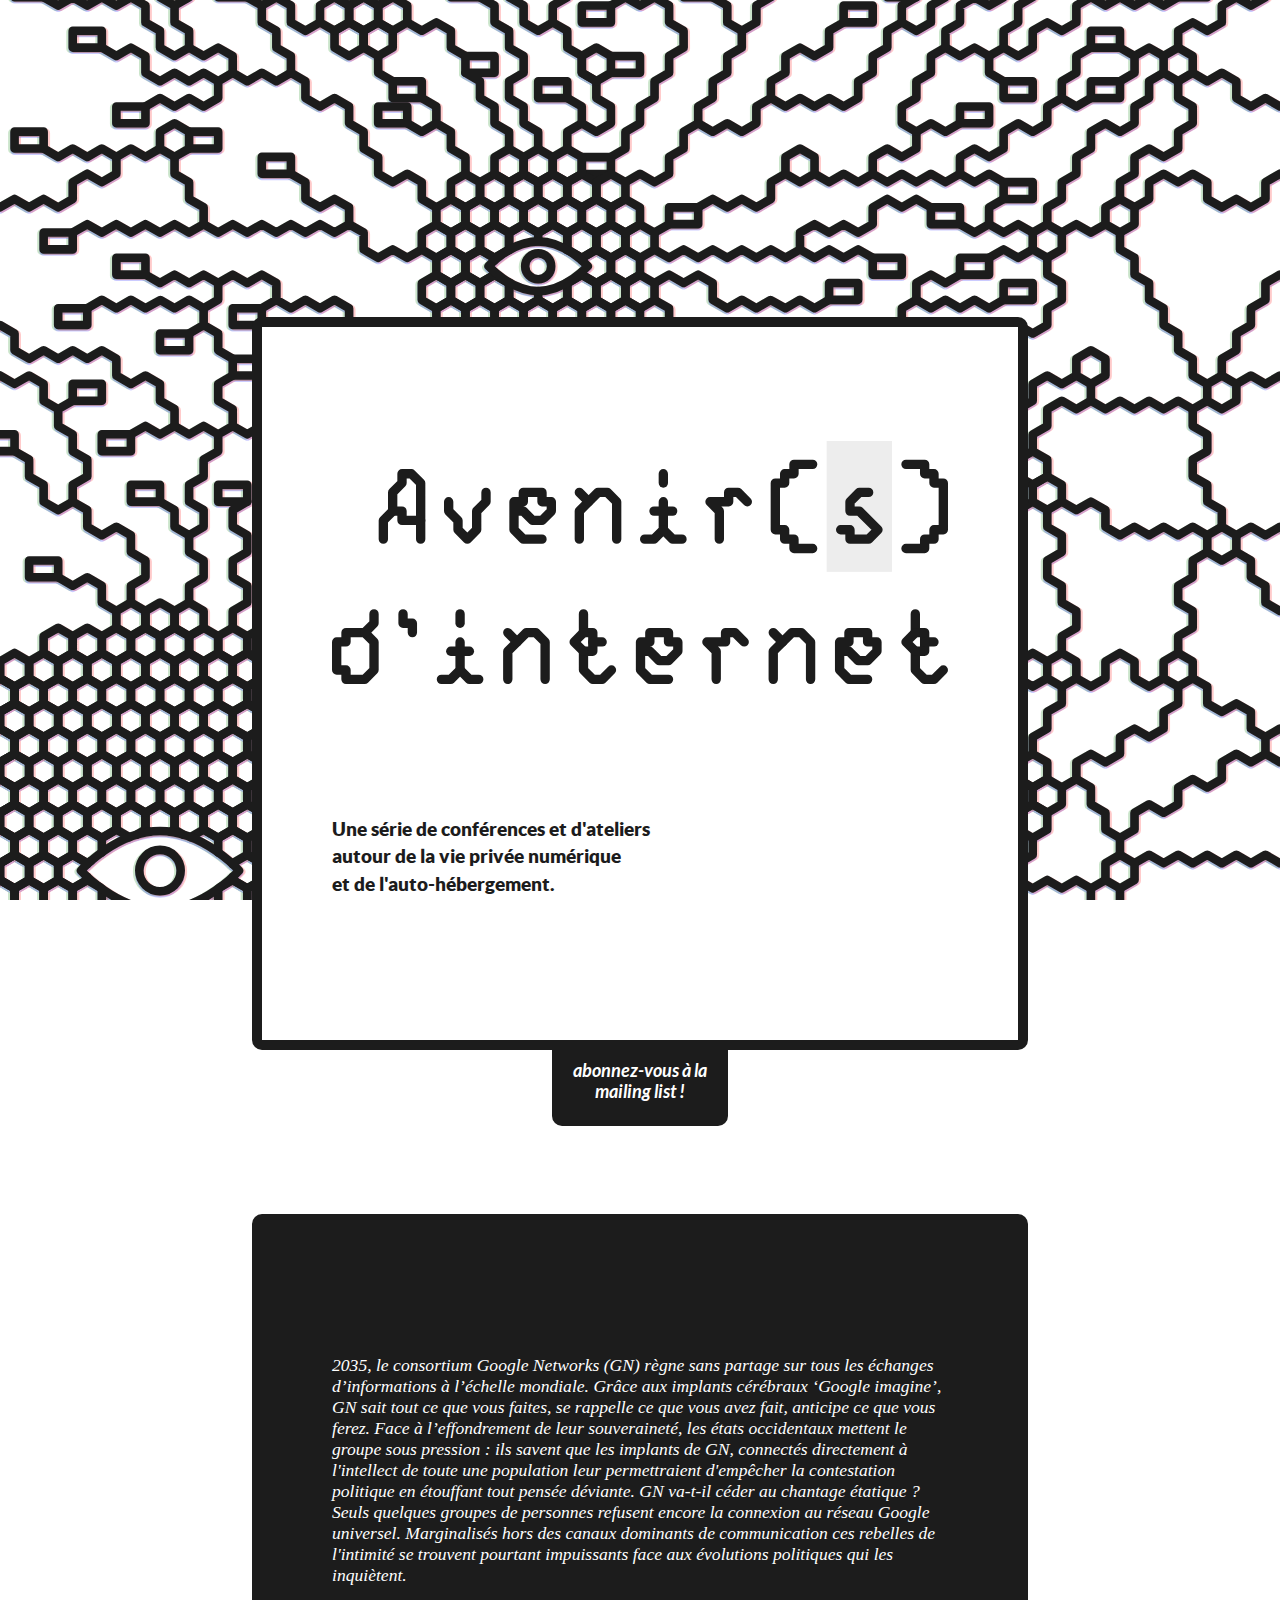
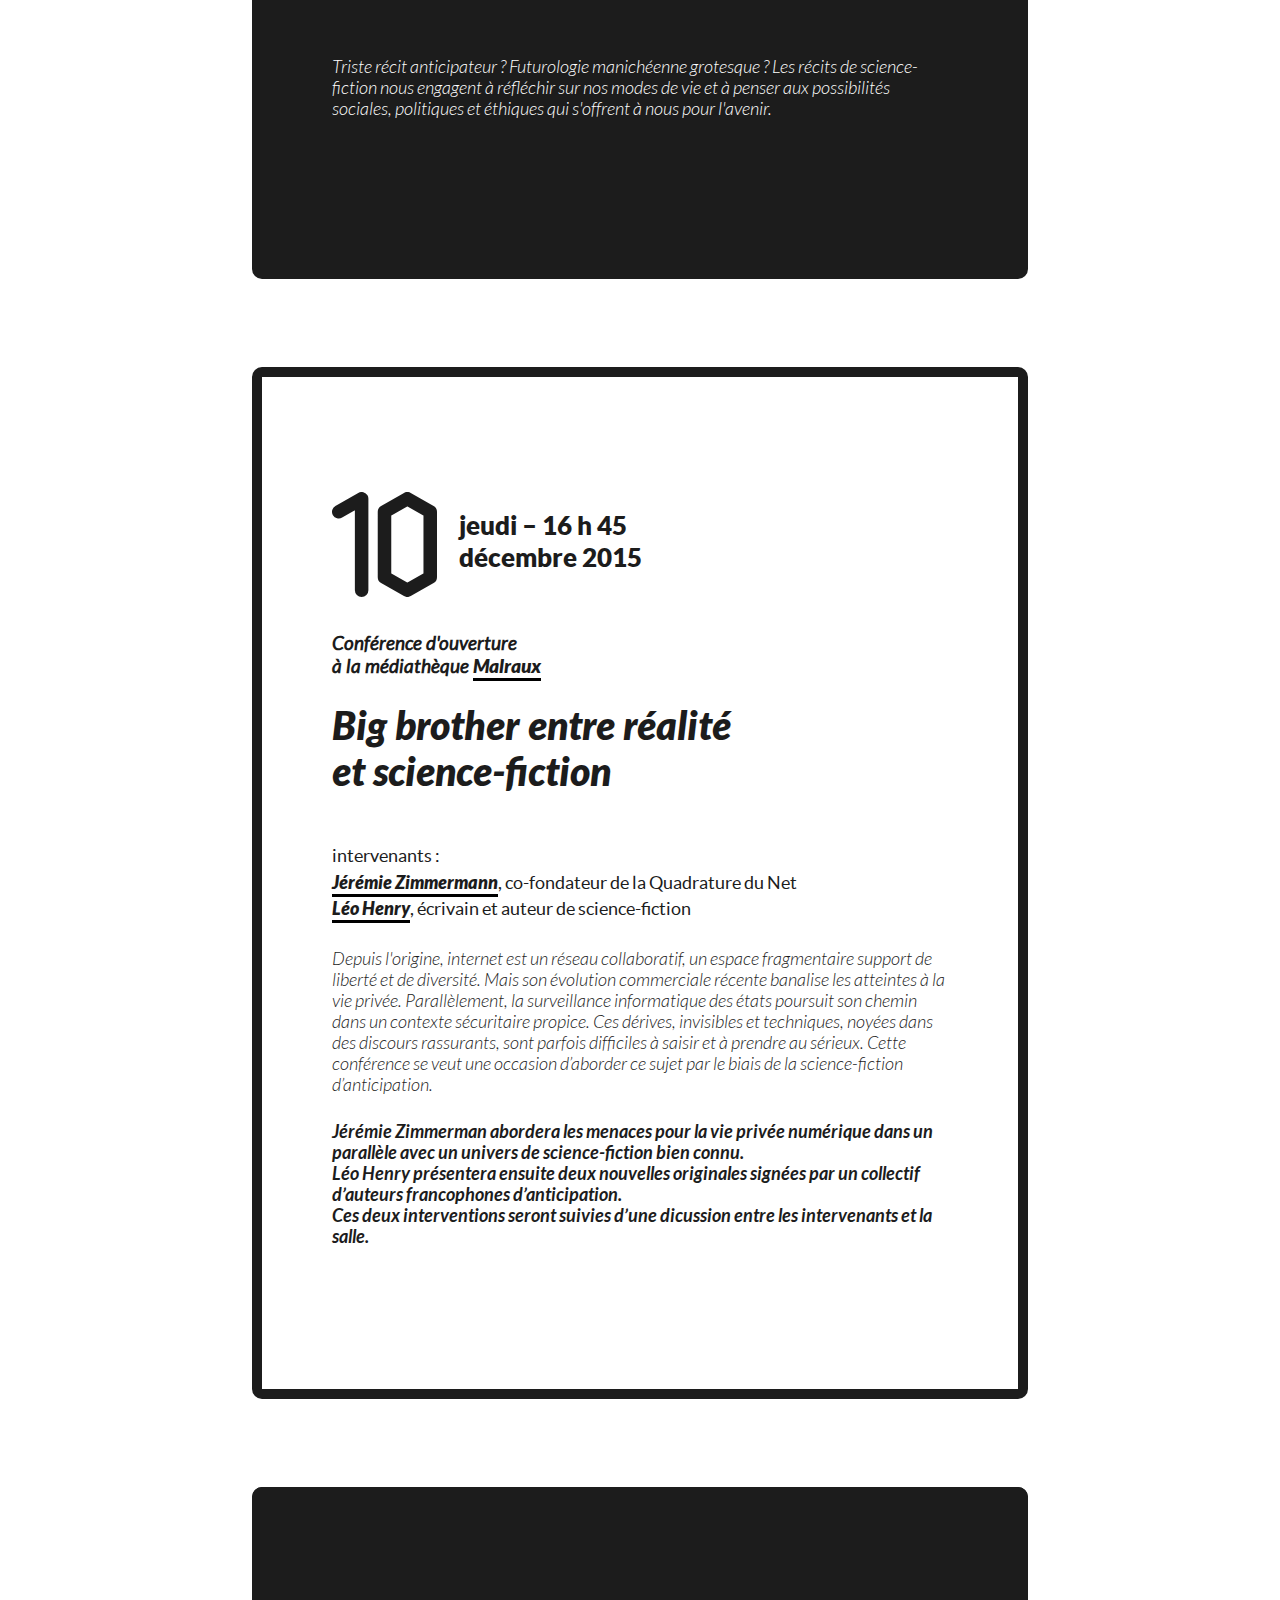
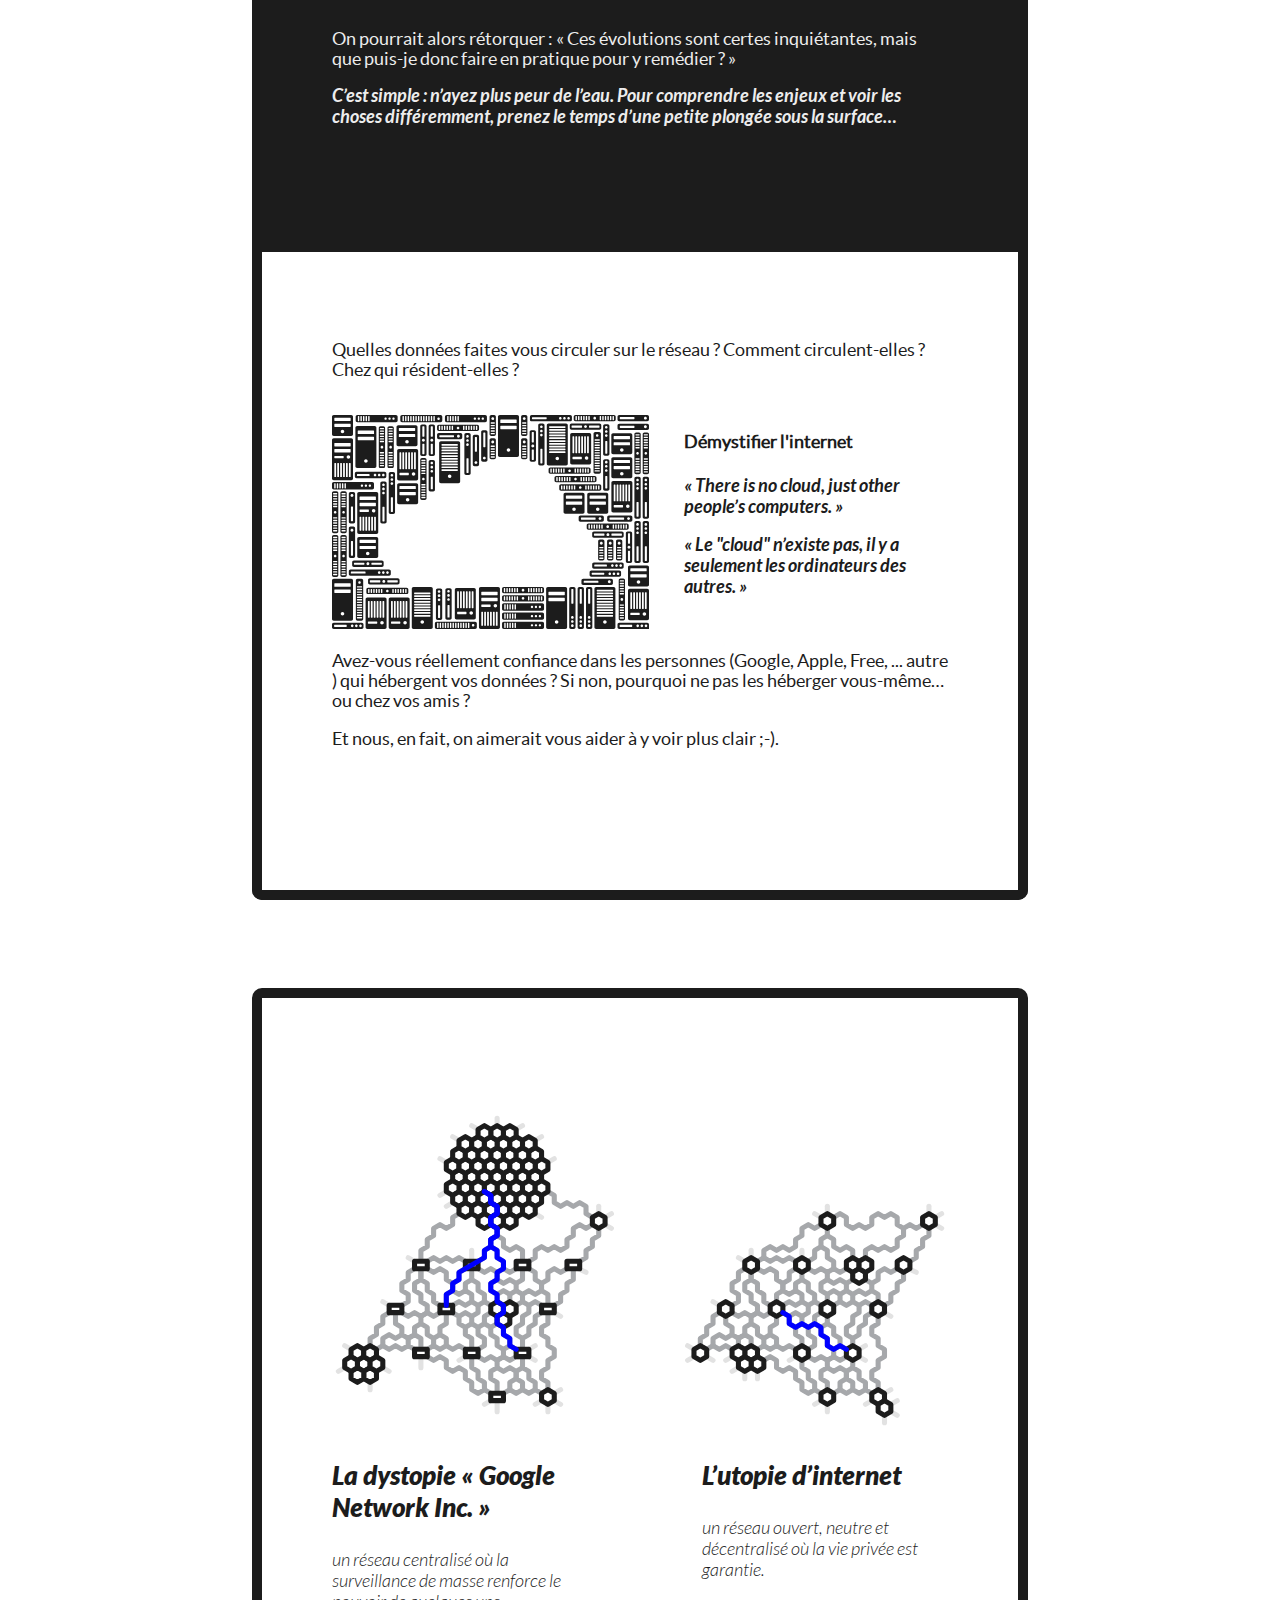
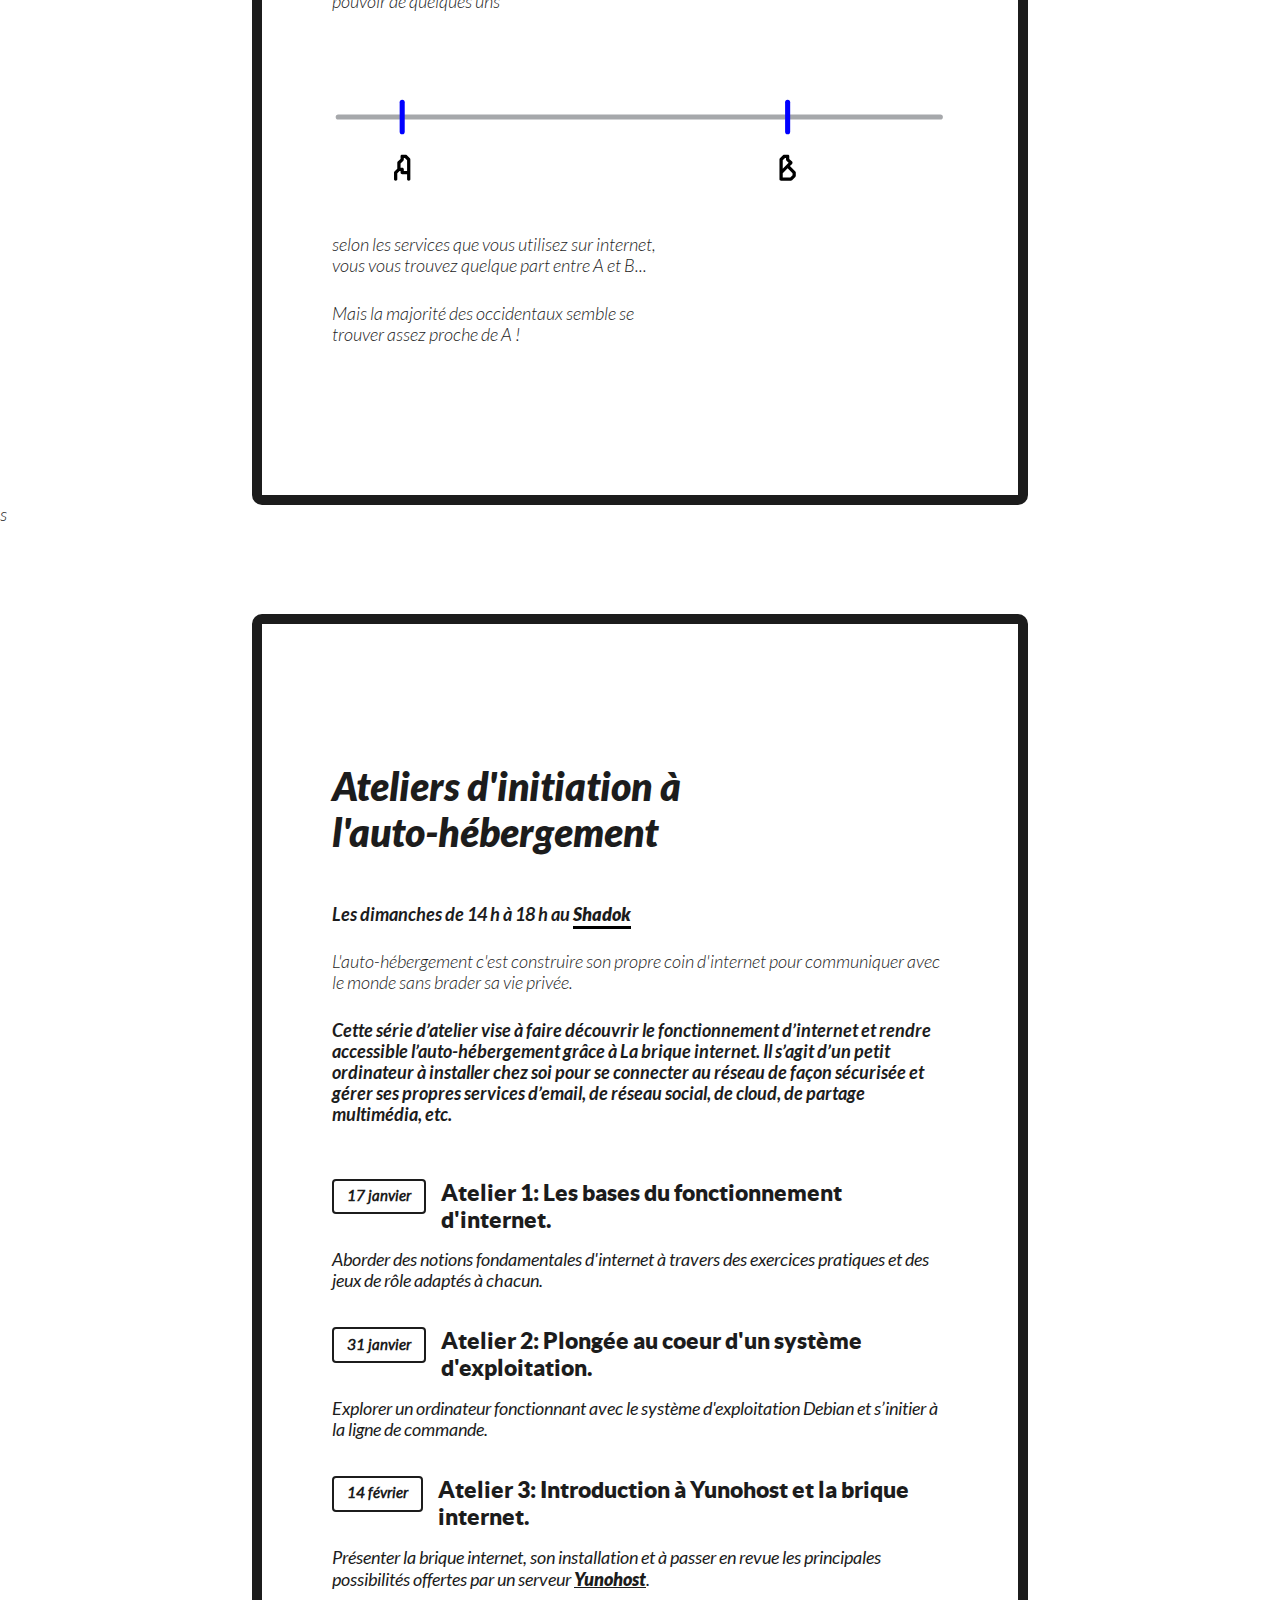
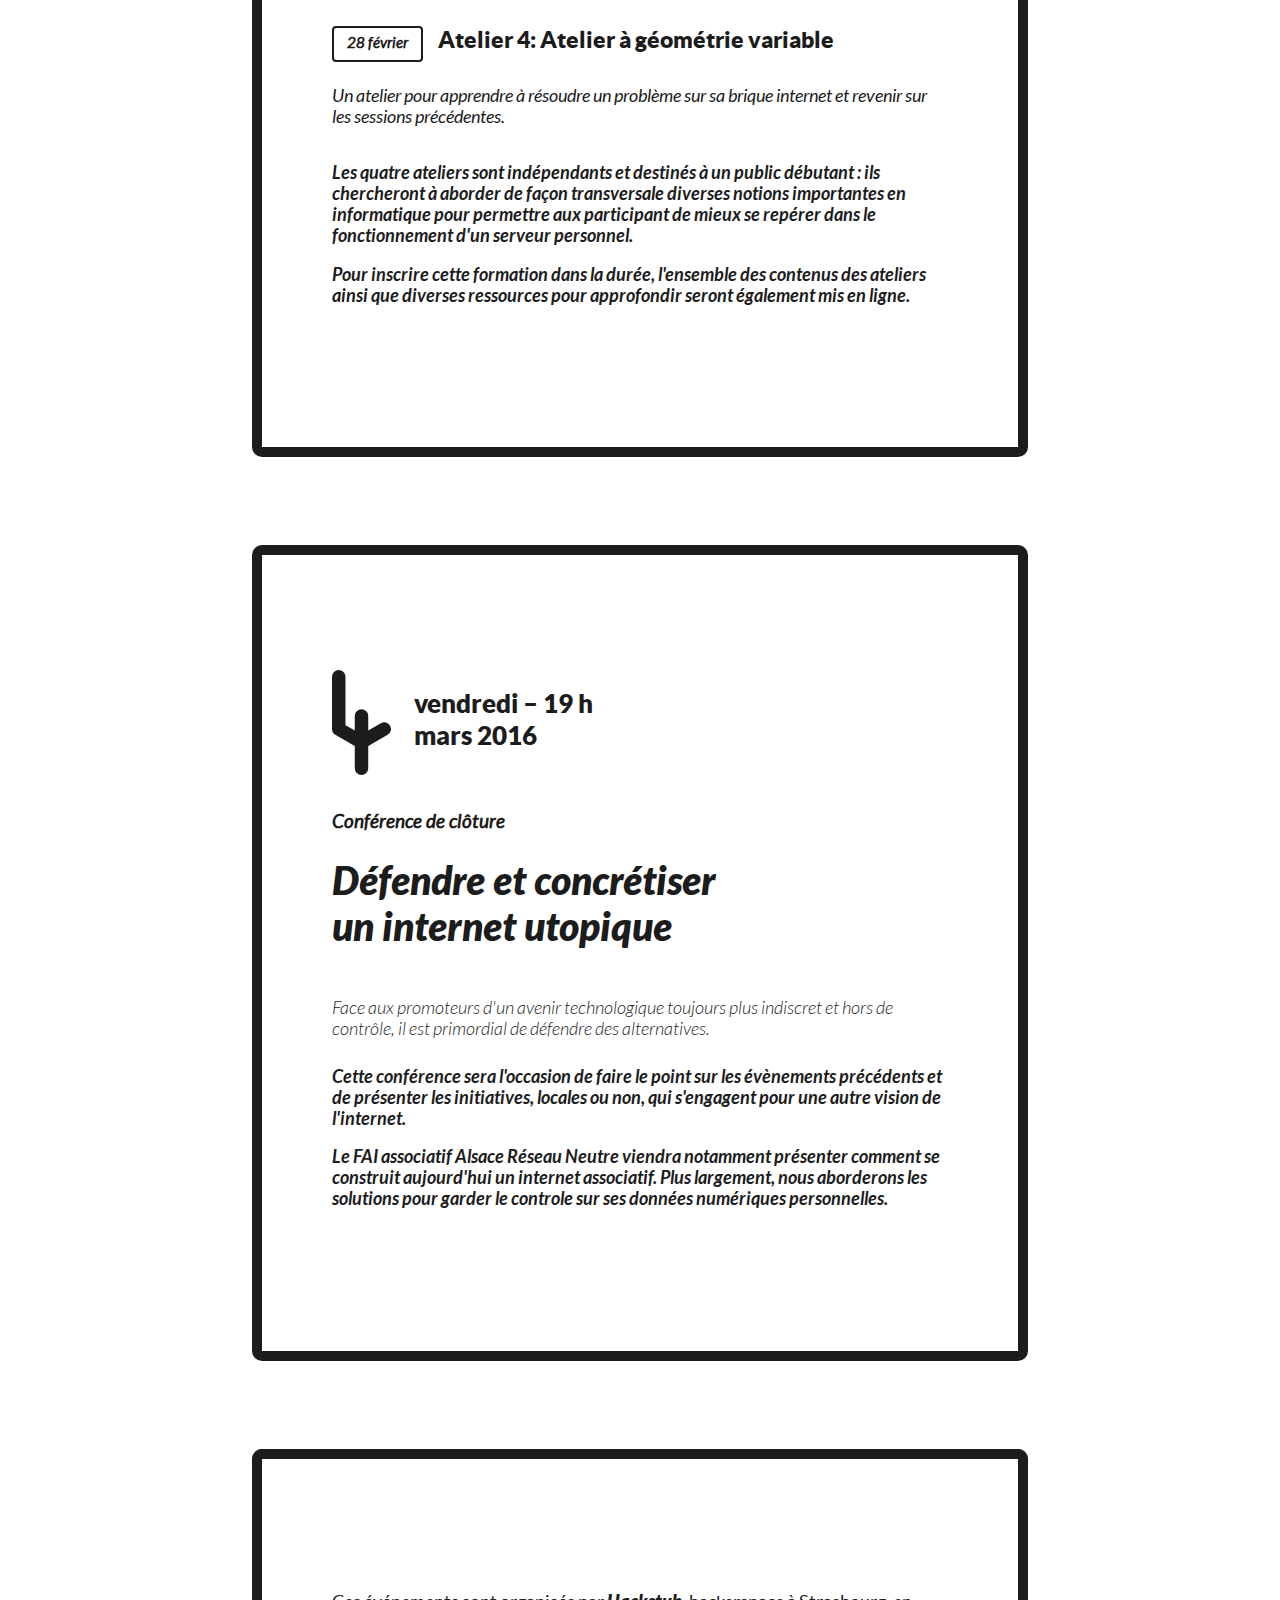
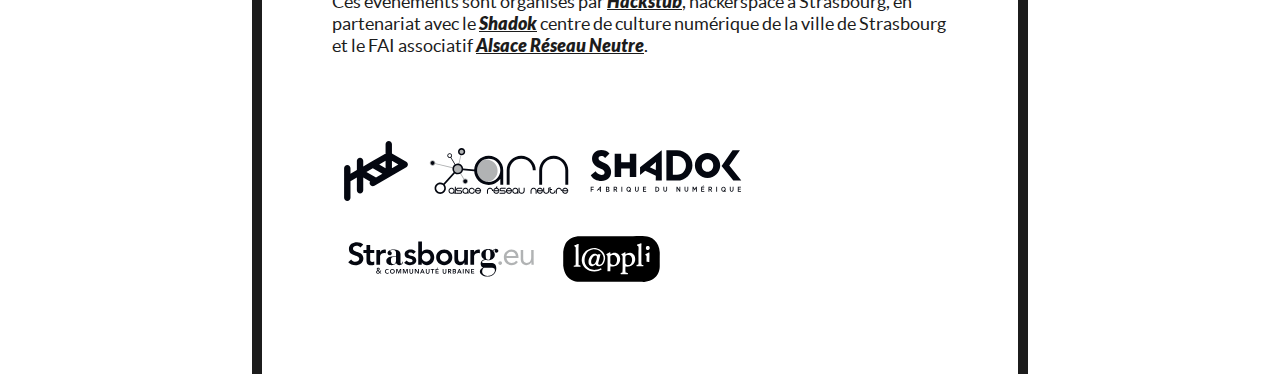
==== aibbsf/aibbsf.html @ 89b48a0d "V2" ====
<!doctype html>
<html class="no-js" lang="fr">
<head>
		<meta charset="UTF-8">
		<title>Avenir(s) d'internet</title>
		<meta name="viewport" content="width=device-width, initial-scale=1.0">
		<link rel="stylesheet" href="aibbsf.css" media="all">
</head>

<body>
	<div id="main" role="main" class="line">
		<div id="titrebox">
			<header role="banner" class="boxes">
				<img id="titreevent" src="imgs/titreevent.svg" alt="titre événement"/>
				<h3 id="soustitre">Une série de conférences et d'ateliers <br/>autour de la vie privée numérique <br/>et de l'auto-hébergement.</h3>
			</header>
			<button type="button" onClick="window.location='https://hackstub.netlib.re/mailman/listinfo/avenirsdinternet-news'; return false;">abonnez-vous à la mailing list !</button>
		</div>
		
		
	</div>
		
	<div id="main" role="main" class="line">
		<div class="marged">
			<div id="boxfiction" class="boxes">
				<p id="fontfiction">2035, le consortium Google Networks (GN) règne sans partage sur tous les échanges d’informations à l’échelle mondiale. Grâce aux implants cérébraux ‘Google imagine’, GN sait tout ce que vous faites, se rappelle ce que vous avez fait, anticipe ce que vous ferez.
Face à l’effondrement de leur souveraineté, les états occidentaux mettent le groupe sous pression : ils savent que les implants de GN, connectés directement à l'intellect de toute une population leur permettraient d'empêcher la contestation politique en étouffant tout pensée déviante. GN va-t-il céder au chantage étatique ?
Seuls quelques groupes de personnes refusent encore la connexion au réseau Google universel. Marginalisés hors des canaux dominants de communication ces rebelles de l'intimité se trouvent pourtant impuissants face aux évolutions politiques qui les inquiètent.</p>
				<p class="lightital">Triste récit anticipateur ? Futurologie manichéenne grotesque ? Les récits de science-fiction nous engagent à réfléchir sur nos modes de vie et à penser aux possibilités sociales, politiques et éthiques qui s'offrent à nous pour l'avenir. </p>
			</div>
		</div>

		<div class="marged" >
			<div class="boxes">
				<img id="date" src="imgs/10.svg" alt="10"/>
				<h2>jeudi &ndash; 16 h 45</br>décembre 2015</h2>
				<h3>Conférence d'ouverture</br>
					à la médiathèque <a href="http://www.mediatheques.strasbourg.eu/medias/medias.aspx?INSTANCE=EXPLOITATION&PORTAL_ID=WBCT_WBCTDOC_28.xml&SYNCMENU=INF_MED_MALRAUX"><strong>Malraux</strong></a></h3>
				<h1>Big brother entre réalité</br> et science-fiction</h1>
				<p id="intervenants">intervenants :<br/>
					<a href="http://www.laquadrature.net/fr/qui-sommes-nous"><strong>Jérémie Zimmermann</strong></a>, co-fondateur de la Quadrature du Net <br/>
					<a href="http://www.leo-henry.com/"><strong>Léo Henry</strong></a>, écrivain et auteur de science-fiction</p>
				<p class="lightital">Depuis l'origine, internet est un réseau collaboratif, un espace fragmentaire support de liberté et de diversité. Mais son évolution commerciale récente banalise les atteintes à la vie privée. Parallèlement, la surveillance informatique des états poursuit son chemin dans un contexte sécuritaire propice. Ces dérives, invisibles et techniques, noyées dans des discours rassurants, sont parfois difficiles à saisir et à prendre au sérieux.
Cette conférence se veut une occasion d’aborder ce sujet par le biais de la science-fiction d’anticipation.</p>
				<p class="boldital">Jérémie Zimmerman abordera les menaces pour la vie privée numérique dans un parallèle avec un univers de science-fiction bien connu.<br/>
Léo Henry présentera ensuite deux nouvelles originales signées par un collectif d’auteurs francophones d’anticipation.</br>
Ces deux interventions seront suivies d’une dicussion entre les intervenants et la salle.</p>
			</div>
		</div>

		<div class="marged">
			<div id="retorquer" class="boxes">
				<p>On pourrait alors rétorquer : « Ces évolutions sont certes inquiétantes, mais que puis-je donc faire en pratique pour y remédier ? »</p>
				<p class="boldital">C’est simple : n’ayez plus peur de l’eau. Pour comprendre les enjeux et voir les choses différemment, prenez le temps d’une petite plongée sous la surface…</p>
			</div>
		</div>

		<div id="nocloud" class="boxes">
			<p>Quelles données faites vous circuler sur le réseau ? Comment circulent-elles ? Chez qui résident-elles ?</p>
			<div id="cloudbloc">
				<img id="cloudimg" src="imgs/thereisnocloud.svg" alt="There is no cloud FSFE"/>
				<div id="cloudtext">
					<h4>Démystifier l'internet</h4>
					<p class="boldital">« There is no cloud, just other people’s computers. »</p>
					<p class="boldital">« Le "cloud" n’existe pas, il y a seulement les ordinateurs des autres. »</p>
				</div>
			</div>
			<p id="suite">Avez-vous réellement confiance dans les personnes (Google, Apple, Free, ... autre ) qui hébergent vos données ? Si non, pourquoi ne pas les héberger vous-même… ou chez vos amis ?</p>
			<p>Et nous, en fait, on aimerait vous aider à y voir plus clair ;-).</p>
		</div>

		<div class="marged" >
			<div class="boxes">
				<img id="schema" src="imgs/schemafinal.svg" alt="schéma utopie dystopie"/>
				<div id="google">
					<p class="schematitre">La dystopie « Google Network Inc. »</p> 
					<p class="lightital">un réseau centralisé où la surveillance de masse renforce le pouvoir de quelques uns</p>
				</div>
				<div id="internet">
					<p class="schematitre">L’utopie d’internet</p>
					<p class="lightital">un réseau ouvert, neutre et décentralisé où la vie privée est garantie.</p>
				</div>
				<img id="schemabar" src="imgs/schemafinal-bar.svg" alt=""/>
				<div id="aetb">
					<p class="lightital">selon les services que vous utilisez sur internet, vous vous trouvez quelque part entre A et B...</p>
					<p class="lightital">Mais la majorité des occidentaux semble se trouver assez proche de A !</p>
				</div>
			</div>
		</div>s

		<div class="marged">
			<div class="boxes">
				<h1>Ateliers d'initiation à </br>l'auto-hébergement</h1>
				<p class="boldital">Les dimanches de 14 h à 18 h au <a href="http://www.shadok.strasbourg.eu/"><strong>Shadok</strong></a></p>
				<p class="lightital">L'auto-hébergement c'est construire son propre coin d'internet pour communiquer avec le monde sans brader sa vie privée.</p>
				<p class="boldital marginbot">Cette série d’atelier vise à faire découvrir le fonctionnement d’internet et rendre accessible l’auto-hébergement grâce à <a href="https://labriqueinter.net">La brique internet</a>. Il s’agit d’un petit ordinateur à installer chez soi pour se connecter au réseau de façon sécurisée et gérer ses propres services d’email, de réseau social, de cloud, de partage multimédia, etc.</p>
				
				<div id="atelier">
					<h5>17 janvier</h5>
					<h4>Atelier 1: Les bases du fonctionnement d'internet.</h4>
					<p>Aborder des notions fondamentales d'internet à travers des exercices pratiques et des jeux de rôle adaptés à chacun. </p>
					<h5>31 janvier</h5>
					<h4>Atelier 2: Plongée au coeur d'un système d'exploitation.</h4>
					<p>Explorer un ordinateur fonctionnant avec le système d'exploitation Debian et s’initier à la ligne de commande.</p>
					<h5>14 février</h5>
					<h4>Atelier 3: Introduction à Yunohost et la brique internet.</h4>
					<p>Présenter la brique internet, son installation et à passer en revue les principales possibilités offertes par un serveur <a href="http://yunohost.org"><span>Yunohost</span></a>.</p>
					<h5>28 février</h5>
					<h4>Atelier 4: Atelier à géométrie variable</h4>
					<p>Un atelier pour apprendre à résoudre un problème sur sa brique internet et revenir sur les sessions précédentes.</p>
				</div>
	
				<p class="boldital">Les quatre ateliers sont indépendants et destinés à un public débutant : ils chercheront à aborder de façon transversale diverses notions importantes en informatique pour permettre aux participant de mieux se repérer dans le fonctionnement d'un serveur personnel.</p>
				<p class="boldital">Pour inscrire cette formation dans la durée, l'ensemble des contenus des ateliers ainsi que diverses ressources pour approfondir seront également mis en ligne.</p>
			</div>
		</div>

		<div class="marged">
			<div class="boxes">
				<img id="date" src="imgs/4.svg" alt="4"/>
				<h2>vendredi &ndash; 19 h </br>mars 2016</h2>
				<h3>Conférence de clôture</h3>
				<h1>Défendre et concrétiser </br>un internet utopique</h1>
				<p class="lightital">Face aux promoteurs d'un avenir technologique toujours plus indiscret et hors de contrôle, il est primordial de  défendre des alternatives.</p>
				<p class="boldital">Cette conférence sera l'occasion de faire le point sur les évènements précédents et de présenter les initiatives, locales ou non, qui s'engagent pour une autre vision de l'internet.</p>
				<p class="boldital">Le FAI associatif Alsace Réseau Neutre viendra notamment présenter comment se construit aujourd'hui un internet associatif. Plus largement, nous aborderons les solutions pour garder le controle sur ses données numériques personnelles.</p>
			</div>
		</div>

		<footer class="marged">
			<div id="footer" class="boxes">
				<p>Ces événements sont organisés par <a href="https://hackstub.netlib.re/"><span>Hackstub</span></a>, hackerspace à Strasbourg, en partenariat avec le <a href="http://www.shadok.strasbourg.eu/"><span>Shadok</span></a> centre de culture numérique de la ville de Strasbourg et le FAI associatif <a href="http://www.arn-fai.net/"><span>Alsace Réseau Neutre</span></a>.</p>
				<div id="logos">
					<img id="logo-hksb" class="logos" src="imgs/logos/hksb.svg" alt="hackstub-logo"/>
					<img id="logo-arn" class="logos" src="imgs/logos/arn.svg" alt="arn-logo"/>
					<img id="logo-shadok" class="logos" src="imgs/logos/shadok.svg" alt="logo-shadok"/>
					<img id="logo-strasbourg" class="logos" src="imgs/logos/strasbourg.svg" alt="strasbourg-logo"/>
					<img id="logo-lappli" class="logos" src="imgs/logos/lappli.svg" alt="lappli-logo"/>
				</div>
				<div id="z">
				</div>
			</div>
		</footer>
	</div>
	
	<script type="text/javascript">

</script>
</body>

</html>
---- aibbsf/aibbsf.css ----
body {
	margin: 0;
	font-size: 1.1em; 
	background-image: url("imgs/illustration.svg");
	background-size: 100% auto;
	background-repeat: repeat-y;
	background-position: center 15%;
    background-attachment: fixed;
    
    font-family: latolight_italic;
    color: #1C1C1C;
}

/*
main {
	display: block;
}
.line {
	clear: both;
}
*/


/* GENERAL */
.boxes {
	max-width: 35em;
	margin: 0 auto;

	background: white;
	border: 10px solid #1C1C1C;
	border-radius: 10px;
	padding: 6.5em 4em 7em;
	
	font-family: latoregular;
}

.marged{
	margin-top: 5em;
	
}

.marginbot {
		margin-bottom: 3em;
}


/* TITRE */
button {
	max-width: 10em;
	margin: 0 auto;
	border: 10px solid #1C1C1C;
	border-radius: 10px;
	border-top-left-radius: 0;
	border-top-right-radius: 0;
    display: block;
    margin: 0 auto;
    padding-bottom: 0.7em;
    
	font-family: latobold_italic;
	font-size: 1em;
	background-color: #1C1C1C;
	color: white;
}

/* IMGS */
#titreevent {
	width: 100%;
	height: auto;
	margin-bottom: 4em;	
}

#date {
	float: left;
	margin-right: 1.3em;
	height: 6em;
}

#schema {
	width: 100%;
}

#schemabar {
	width: 100%;
}

/* TEXTE STYLE */
#soustitre {
	margin-top: 3em;
	font-family: latoblack;
	line-height: 1.4em;
	
}

h1 {
	font-family: latoblack_italic;
	font-size: 2.2em;
	line-height: 1.2em;
	margin-bottom: 1.2em;
}

h2 {
	margin-top: 0.7em;
	font-family: latoblack;
	font-size: 1.5em;
	line-height: 1.2em;
}

h3 {
	font-family: latoitalic;
	font-size: 1.1em;
	margin-top: 3em;
}

.lightital {
	margin: 1.5em 0;
	font-family: latolight_italic;
}

.boldital {
	font-family: latobold_italic;
}

#intervenants {
	line-height: 1.5em;
}

/* LINKS */
a {
	background-color: transparent;
	text-decoration : none;
}

a strong {
	font-family: latoblack_italic;
	border-bottom: 3px solid black;
}
a strong:hover {border-bottom-color: blue;}


a span {
	font-family: latoblack_italic;
	text-decoration : underline;
}

a:link {color: #1C1C1C;}
a:visited {color: #343434;}
a:hover {color: blue;}
a:active {color: blue;} 

/* BOX FICTION */
#titrebox {
	margin-top: 18em;
}

#boxfiction{
	background: #1C1C1C;
	color: #FFFFFF;
	border-color: #1C1C1C;
}

#fontfiction {
	font-family: Hack;
	font-style: italic;
	font-size: 1em;
}

#boxfiction .lightital {
	margin-top: 4em;
}


/* BOX QUESTION */
#retorquer{
	background: #1C1C1C;
	color: white;
	padding-bottom: 6em;
	
	border-bottom: none;
	border-color: #1C1C1C;
	border-bottom-left-radius: 0;
	border-bottom-right-radius: 0;
	
	color: #EDEDED;

}

#nocloud{
	background: white;
	padding-top: 4em;
	
	border-top: none;
	border-top-left-radius: 0;
	border-top-right-radius: 0;
	color: #1C1C1C;
}

#cloudbox {
	max-width: 30em;
	position: relative;
	margin: auto;
}

#cloudimg {
	width: 18em;
	position: absolute;
	margin-top: -1em;
}

#cloudtext {
	margin-top: 3em;

	margin-left: 20em;
}

#suite {
	margin-top: 3em;
}

/*BOX SCHEMA */
.schematitre {
	font-family: latoblack_italic;
	font-size: 1.5em;
}

#google {
	float: left;
	width: 40%;
}

#internet {
	float: right;
	width: 40%;
	margin-bottom: 4em;
}

#aetb {
	clear: both;
	width: 55%;
}


/* BOX ATELIER */
#atelier {
	font-family: latoitalic;
}

#atelier h5 {
	padding: 0.5em 0.9em;
	border: 2px solid #1C1C1C;
	border-radius: 4px;
	float: left;
	margin-right: 1em;
	margin-top: 0;
}

#atelier h4 {
	margin-bottom: 0em;
	margin-top: 1.8em;
	font-size: 1.3em;
	font-family: latoblack;
	margin-top: 0;

}

#atelier p {
	clear: both;
	font-family: latoitalic;
	margin-bottom: 2em;
}

/* FOOTER */
#footer {
	padding-bottom: 0;
	border-bottom: none;
	border-bottom-left-radius: 0;
	border-bottom-right-radius: 0;
}

#logos {
	max-width: 30em;
	margin-top: 4em;
}

.logos {
	max-height: 5em;
	float: left;
}

#z {
	clear: both;
	margin-bottom: 4em;
}

@font-face {
    font-family: 'latoregular';
    src: url('fonts/lato-regular-webfont.ttf');
    src: url('fonts/lato-regular-webfont.woff') format('truetype');
    font-weight: normal;
    font-style: normal;
}

@font-face {
    font-family: 'latoblack';
    src: url('fonts/lato-black-webfont.ttf');
    src: url('fonts/lato-black-webfont.woff') format('woff');
    font-weight: normal;
    font-style: normal;
}
@font-face {
    font-family: 'latoblack_italic';
    src: url('fonts/lato-blackitalic-webfont.ttf');
    src: url('fonts/lato-blackitalic-webfont.woff') format('woff');
    font-weight: normal;
    font-style: normal;
}
@font-face {
    font-family: 'latobold';
    src: url('fonts/lato-bold-webfont.ttf');
    src: url('fonts/lato-bold-webfont.woff') format('woff');
    font-weight: normal;
    font-style: normal;
}
@font-face {
    font-family: 'latobold_italic';
    src: url('fonts/lato-bolditalic-webfont.ttf');
    src: url('fonts/lato-bolditalic-webfont.woff') format('woff');
    font-weight: normal;
    font-style: normal;
}
@font-face {
    font-family: 'latoitalic';
    src: url('fonts/lato-italic-webfont.ttf');
    src: url('fonts/lato-italic-webfont.woff') format('woff');
    font-weight: normal;
    font-style: normal;
}
@font-face {
    font-family: 'latolight_italic';
    src: url('fonts/lato-lightitalic-webfont.ttf');
    src: url('fonts/lato-lightitalic-webfont.woff') format('woff');
    font-weight: normal;
    font-style: normal;
}
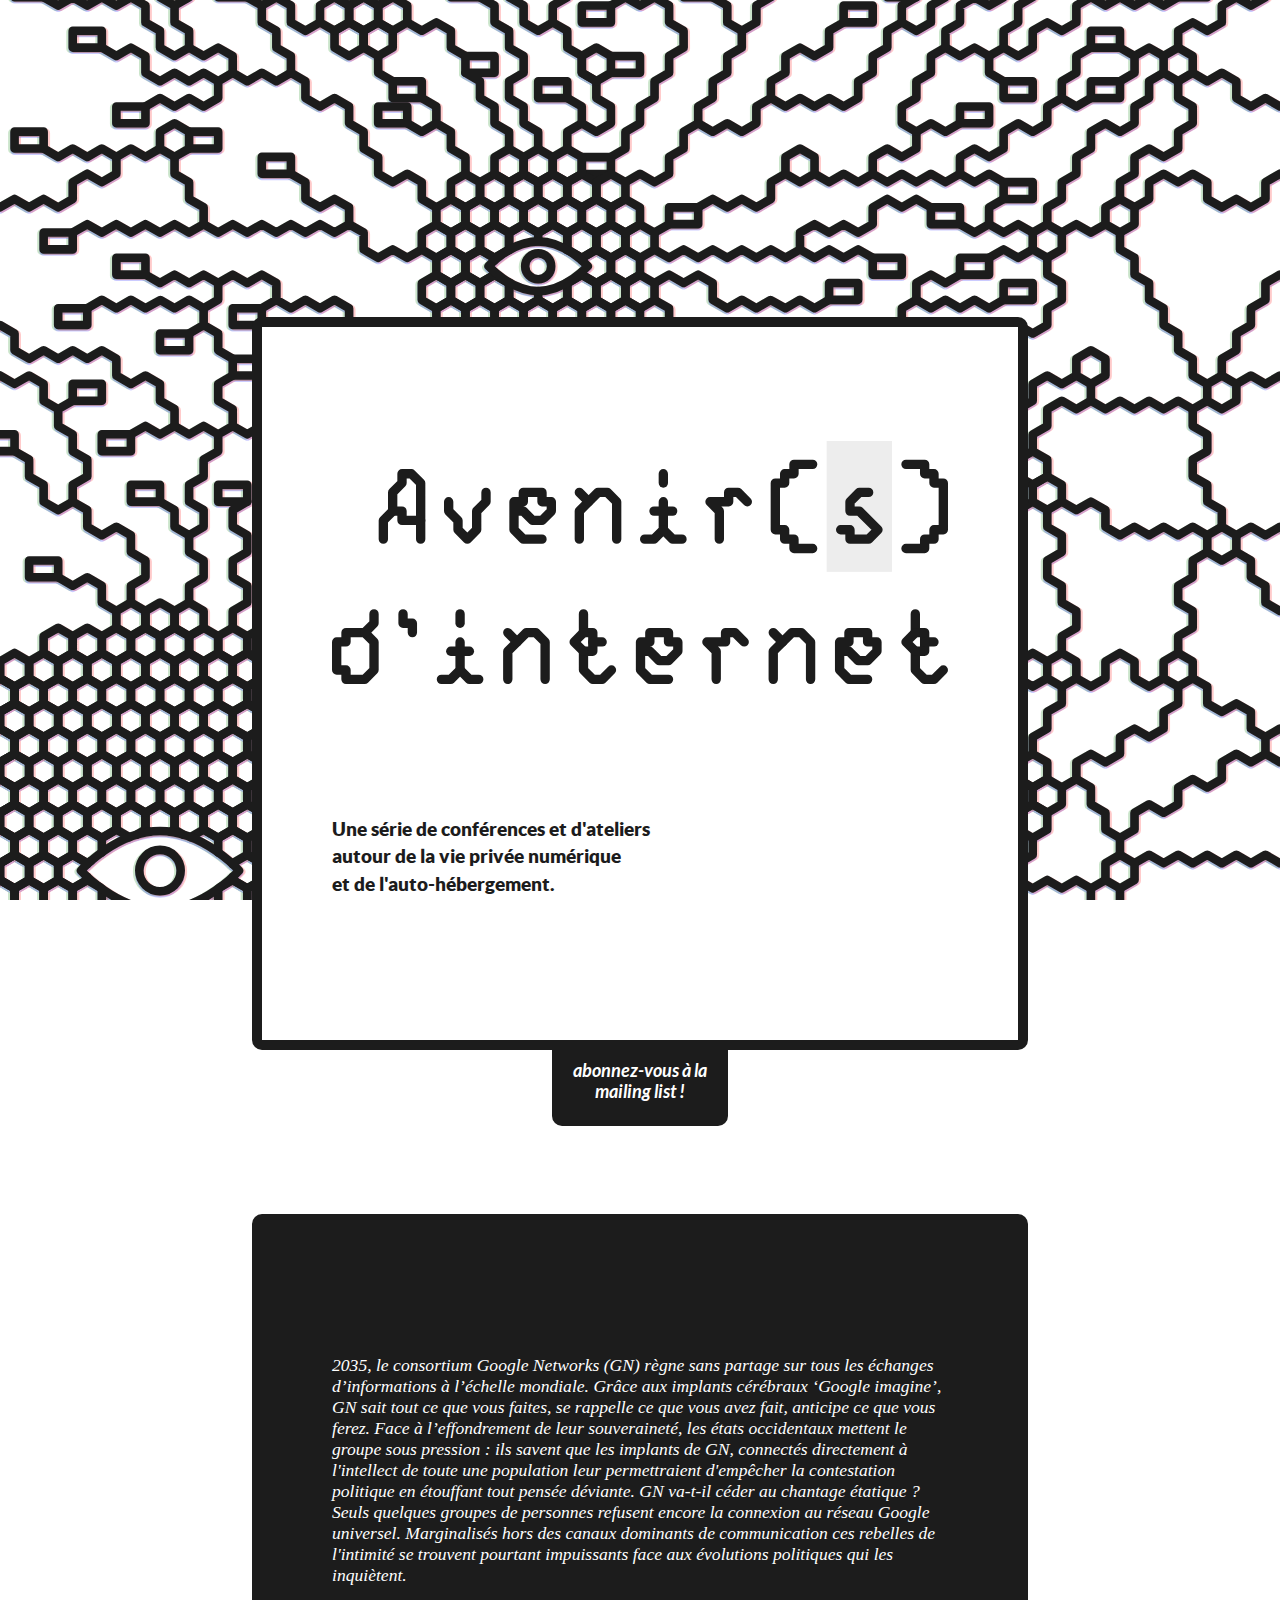
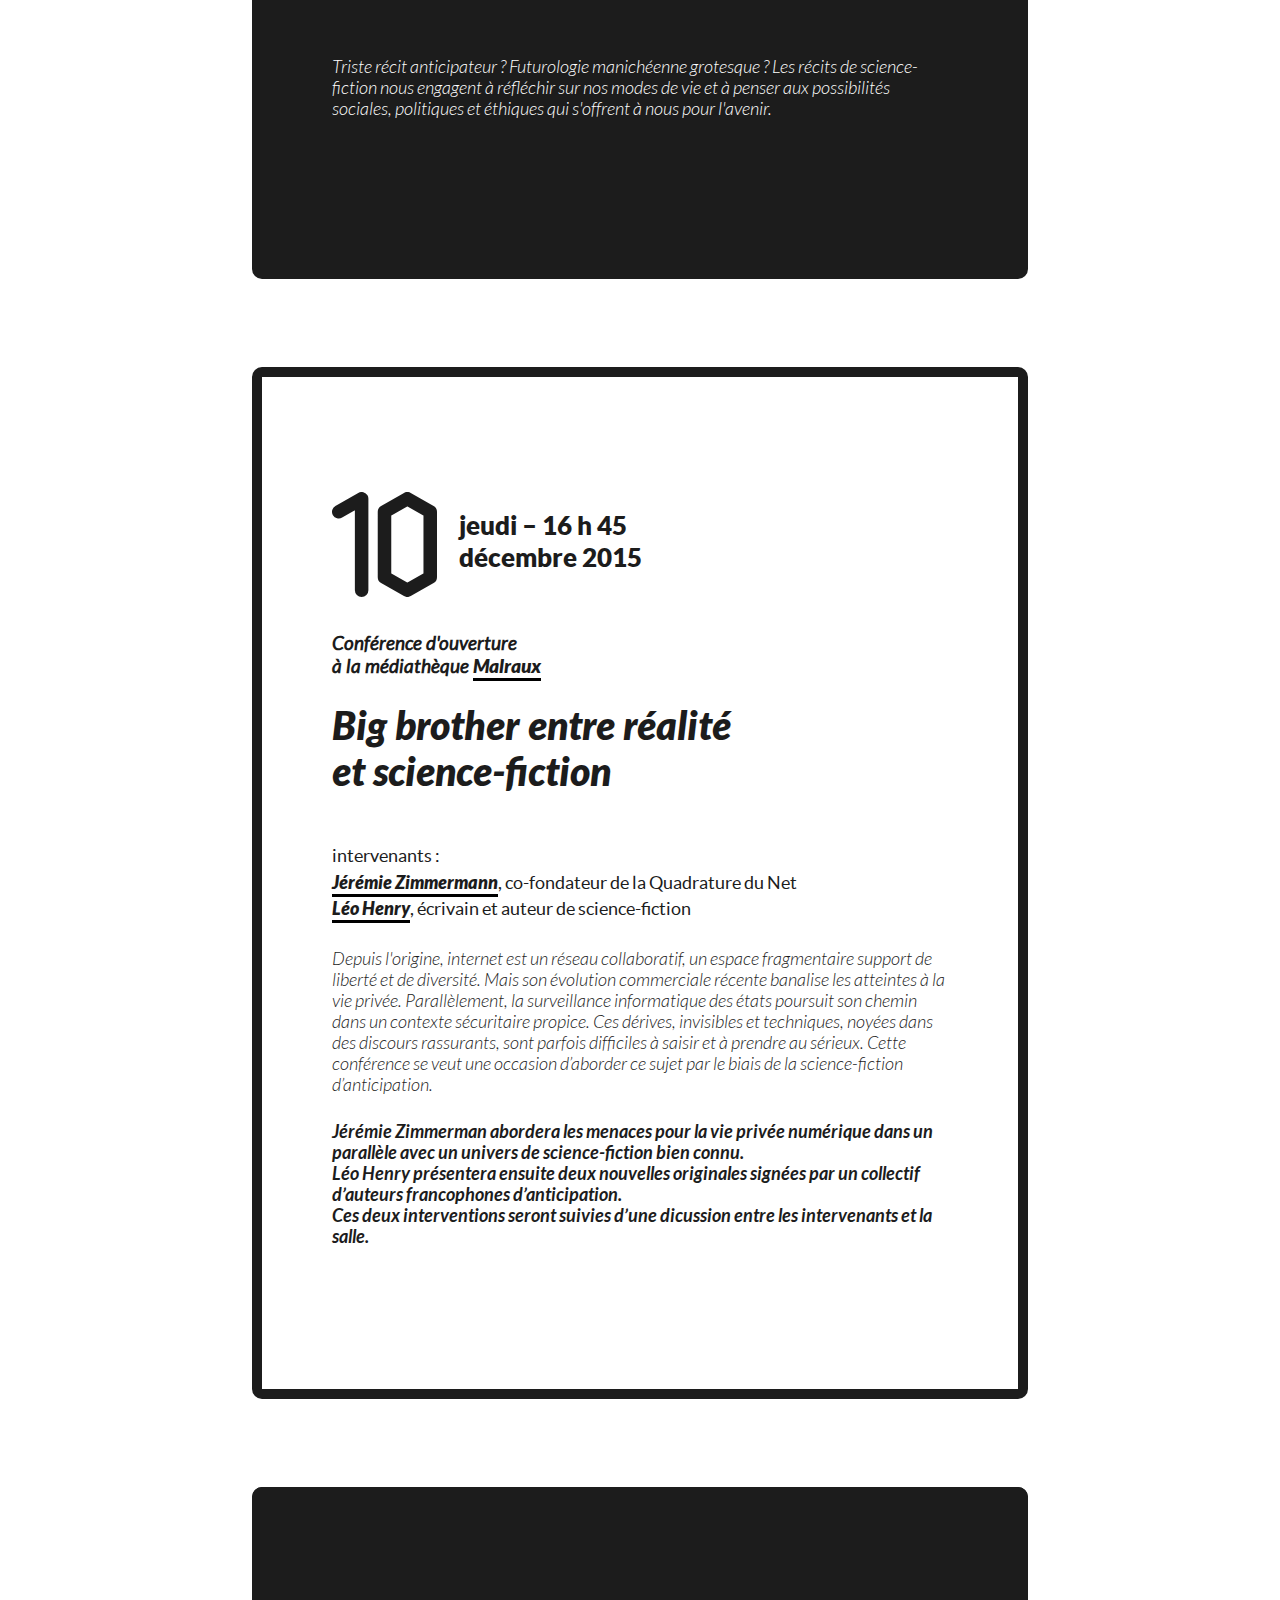
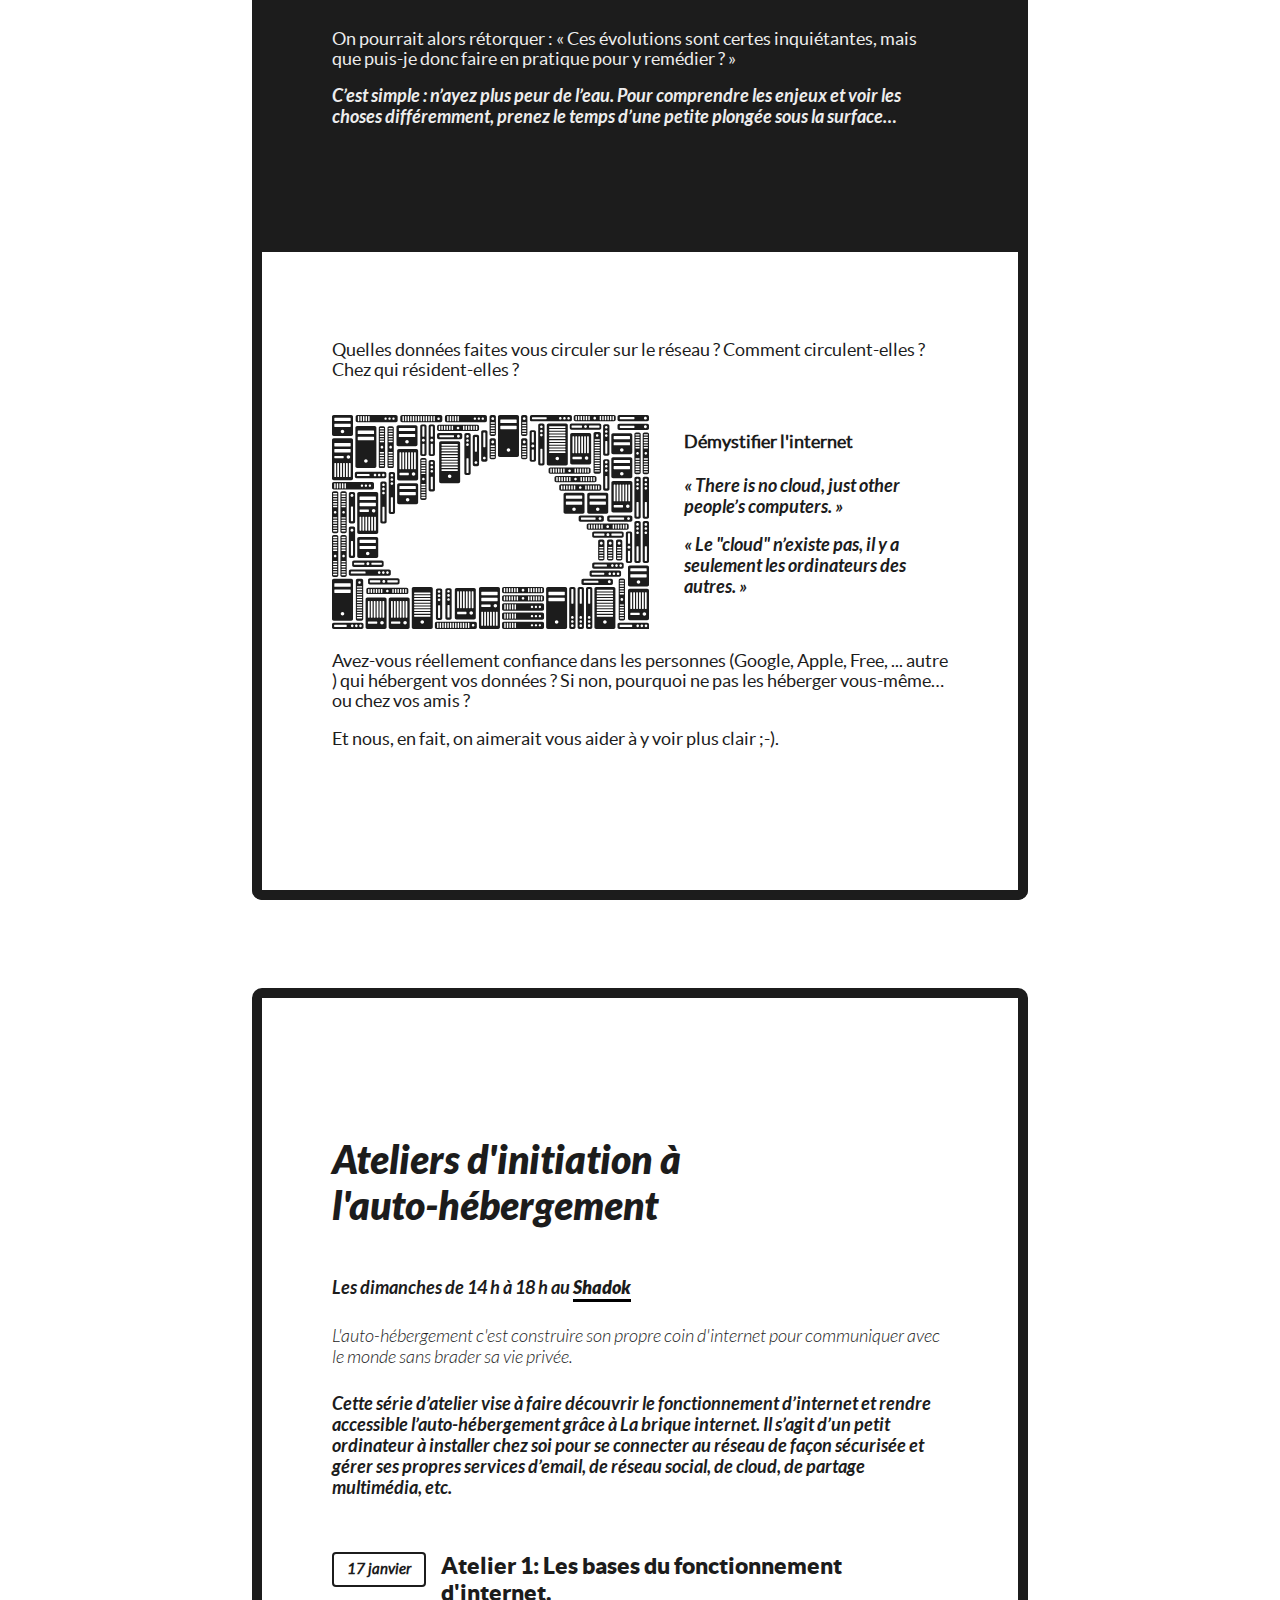
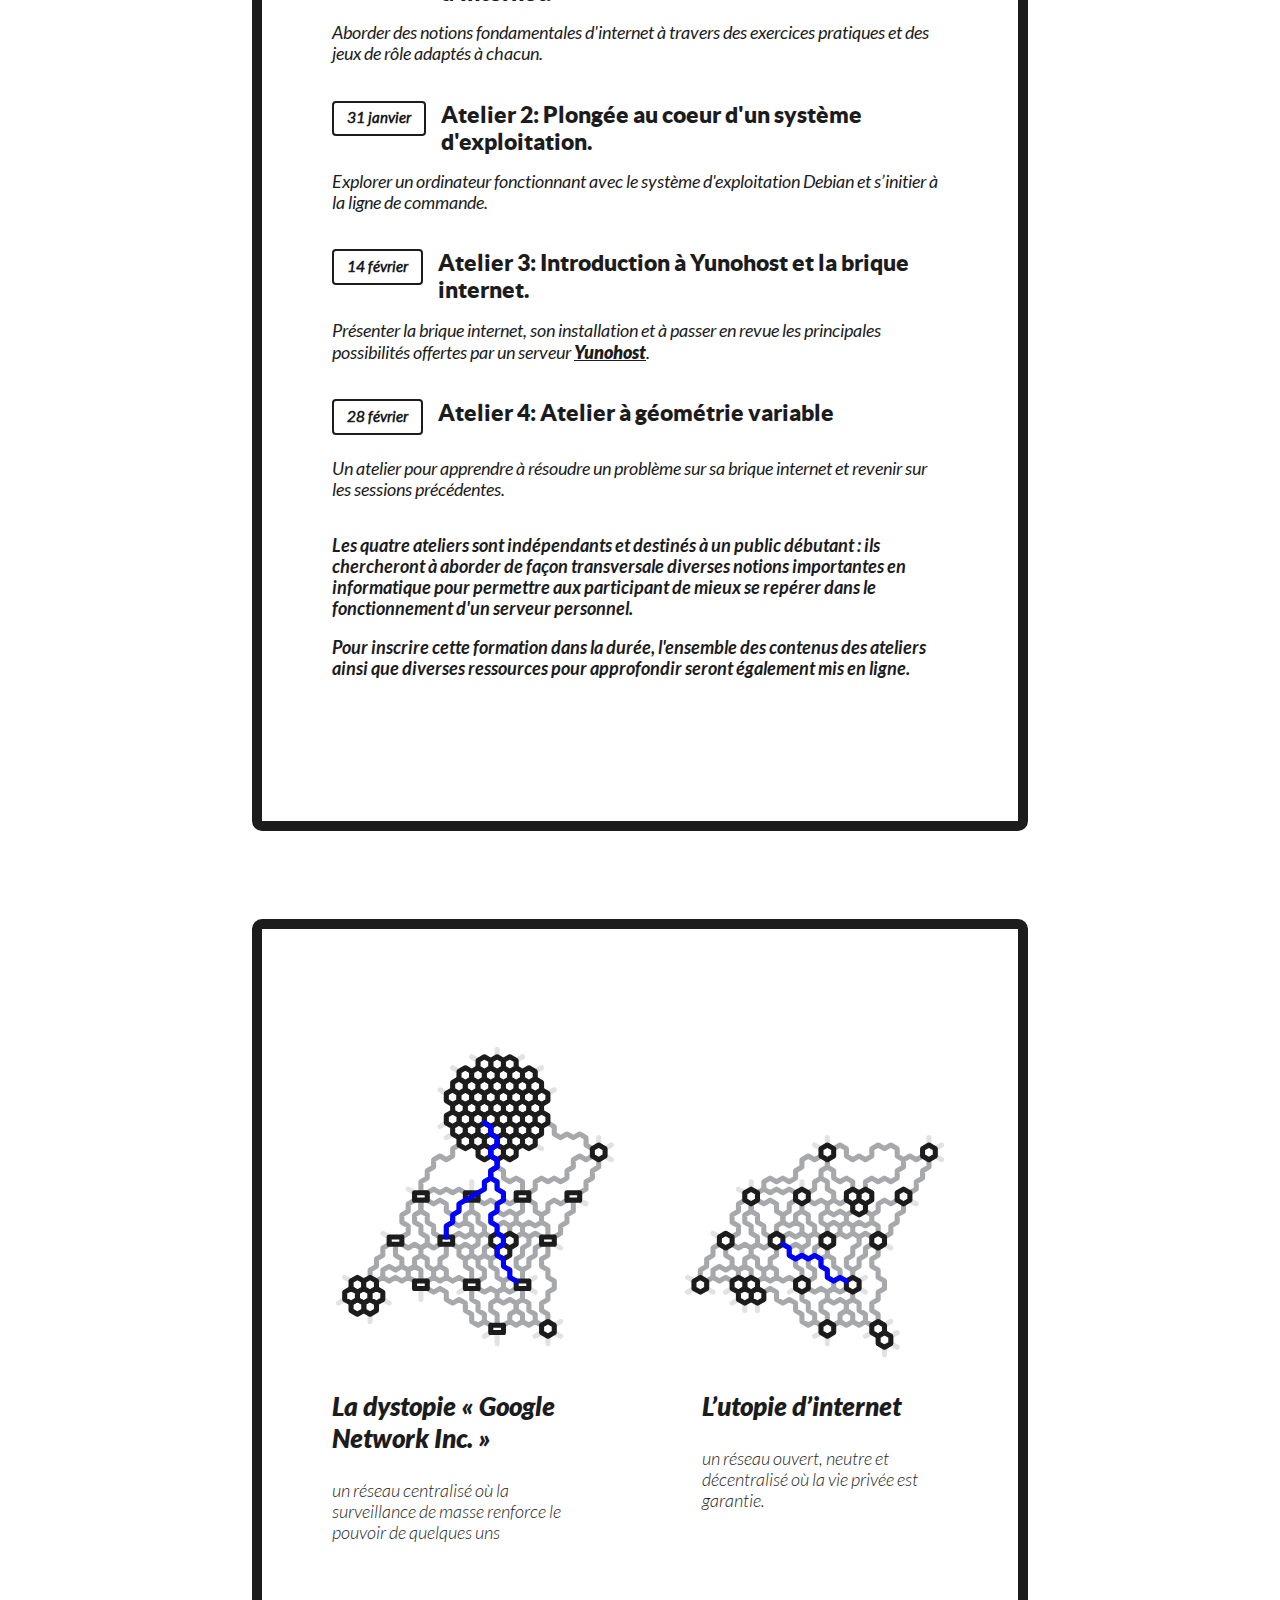
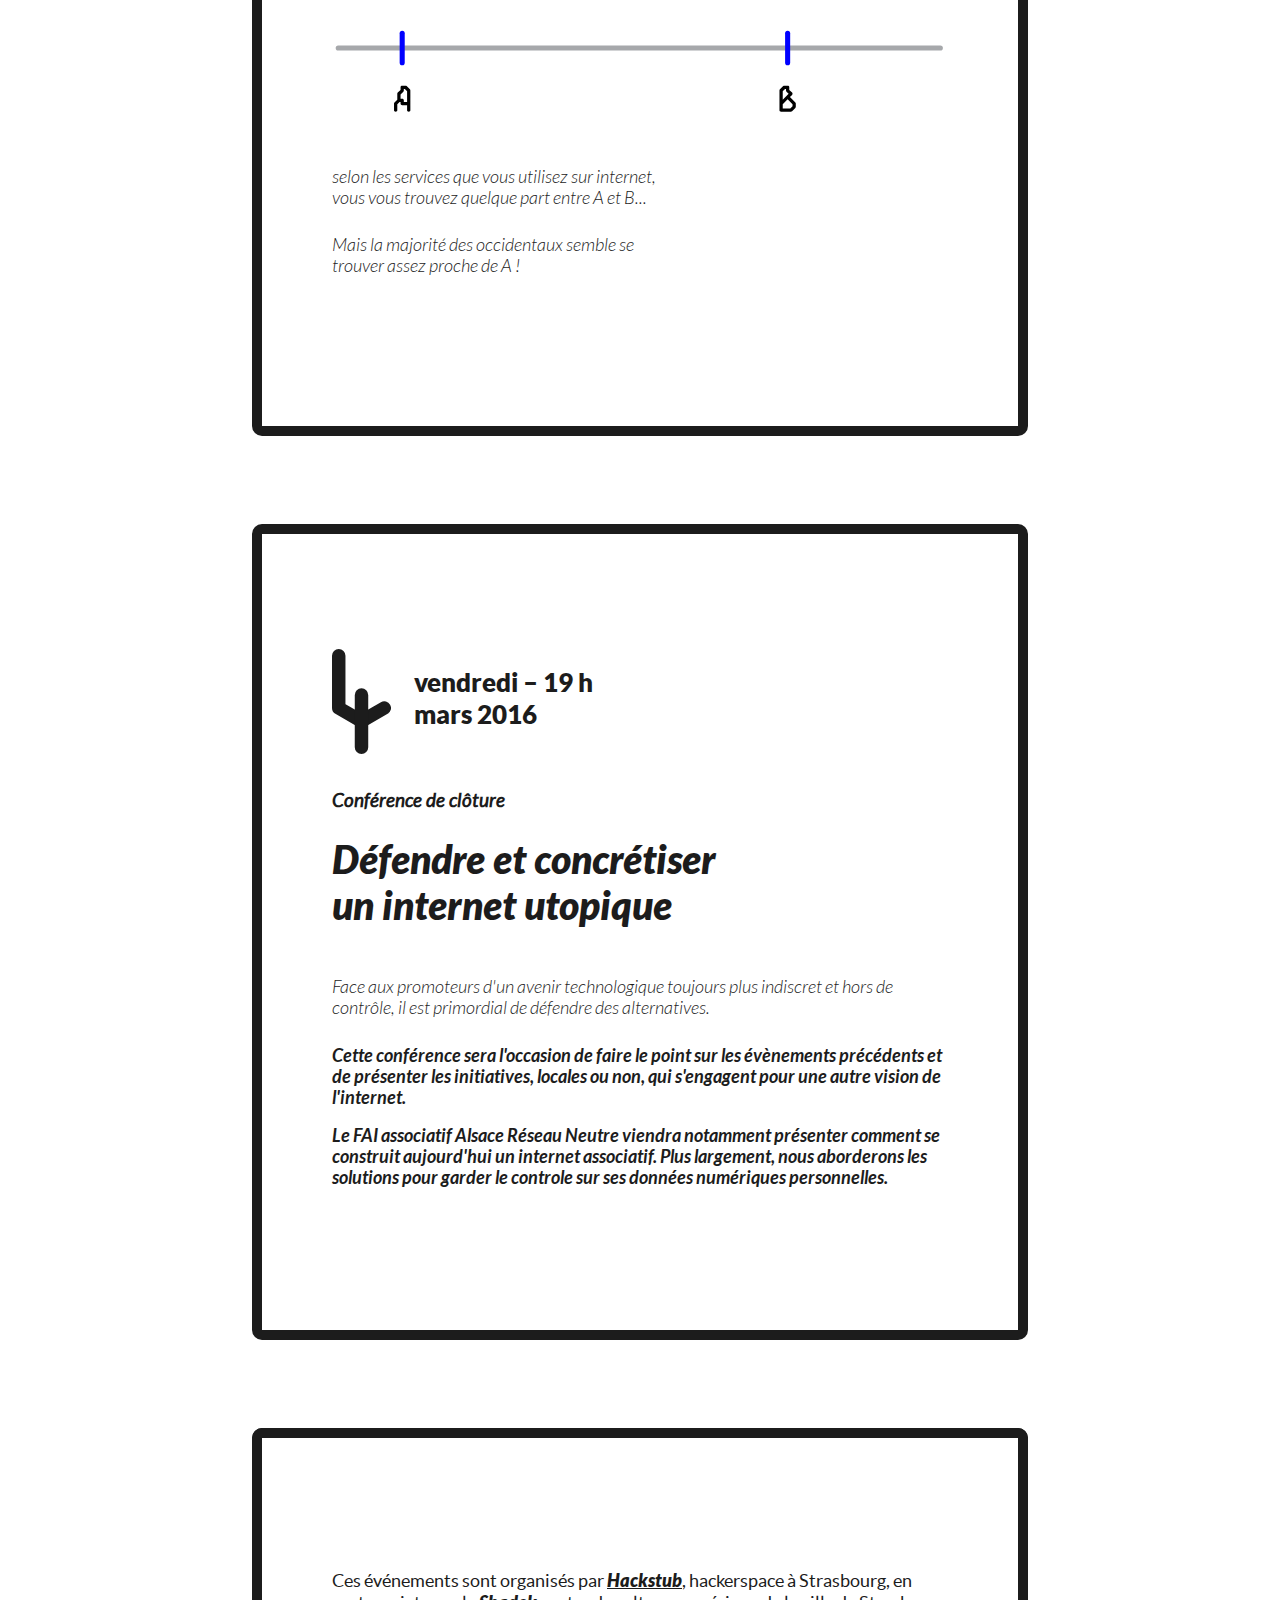
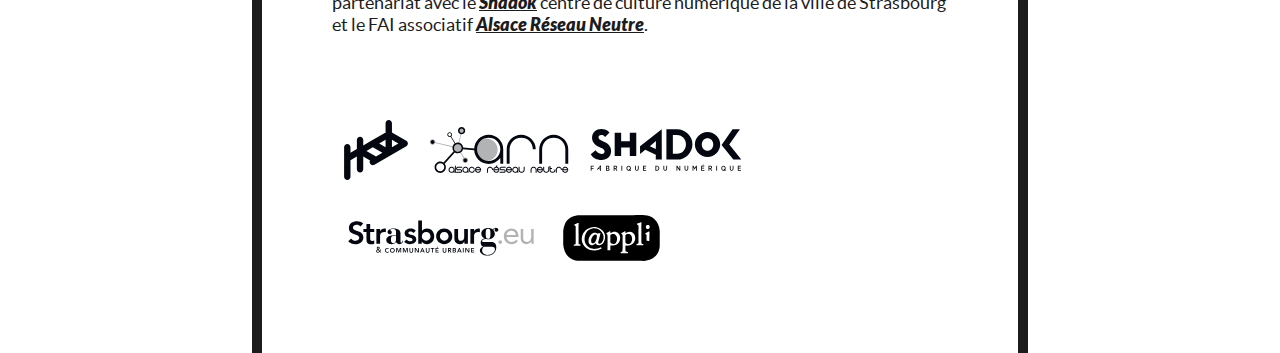
==== commit 4bf93f2c: "reinversion section schema et ateliers" ====
--- a/aibbsf/aibbsf.html
+++ b/aibbsf/aibbsf.html
@@ -69,24 +69,6 @@
 			<p>Et nous, en fait, on aimerait vous aider à y voir plus clair ;-).</p>
 		</div>
 
-		<div class="marged" >
-			<div class="boxes">
-				<img id="schema" src="imgs/schemafinal.svg" alt="schéma utopie dystopie"/>
-				<div id="google">
-					<p class="schematitre">La dystopie « Google Network Inc. »</p> 
-					<p class="lightital">un réseau centralisé où la surveillance de masse renforce le pouvoir de quelques uns</p>
-				</div>
-				<div id="internet">
-					<p class="schematitre">L’utopie d’internet</p>
-					<p class="lightital">un réseau ouvert, neutre et décentralisé où la vie privée est garantie.</p>
-				</div>
-				<img id="schemabar" src="imgs/schemafinal-bar.svg" alt=""/>
-				<div id="aetb">
-					<p class="lightital">selon les services que vous utilisez sur internet, vous vous trouvez quelque part entre A et B...</p>
-					<p class="lightital">Mais la majorité des occidentaux semble se trouver assez proche de A !</p>
-				</div>
-			</div>
-		</div>s
 
 		<div class="marged">
 			<div class="boxes">
@@ -112,6 +94,25 @@
 	
 				<p class="boldital">Les quatre ateliers sont indépendants et destinés à un public débutant : ils chercheront à aborder de façon transversale diverses notions importantes en informatique pour permettre aux participant de mieux se repérer dans le fonctionnement d'un serveur personnel.</p>
 				<p class="boldital">Pour inscrire cette formation dans la durée, l'ensemble des contenus des ateliers ainsi que diverses ressources pour approfondir seront également mis en ligne.</p>
+			</div>
+		</div>
+
+		<div class="marged" >
+			<div class="boxes">
+				<img id="schema" src="imgs/schemafinal.svg" alt="schéma utopie dystopie"/>
+				<div id="google">
+					<p class="schematitre">La dystopie « Google Network Inc. »</p> 
+					<p class="lightital">un réseau centralisé où la surveillance de masse renforce le pouvoir de quelques uns</p>
+				</div>
+				<div id="internet">
+					<p class="schematitre">L’utopie d’internet</p>
+					<p class="lightital">un réseau ouvert, neutre et décentralisé où la vie privée est garantie.</p>
+				</div>
+				<img id="schemabar" src="imgs/schemafinal-bar.svg" alt=""/>
+				<div id="aetb">
+					<p class="lightital">selon les services que vous utilisez sur internet, vous vous trouvez quelque part entre A et B...</p>
+					<p class="lightital">Mais la majorité des occidentaux semble se trouver assez proche de A !</p>
+				</div>
 			</div>
 		</div>
 
